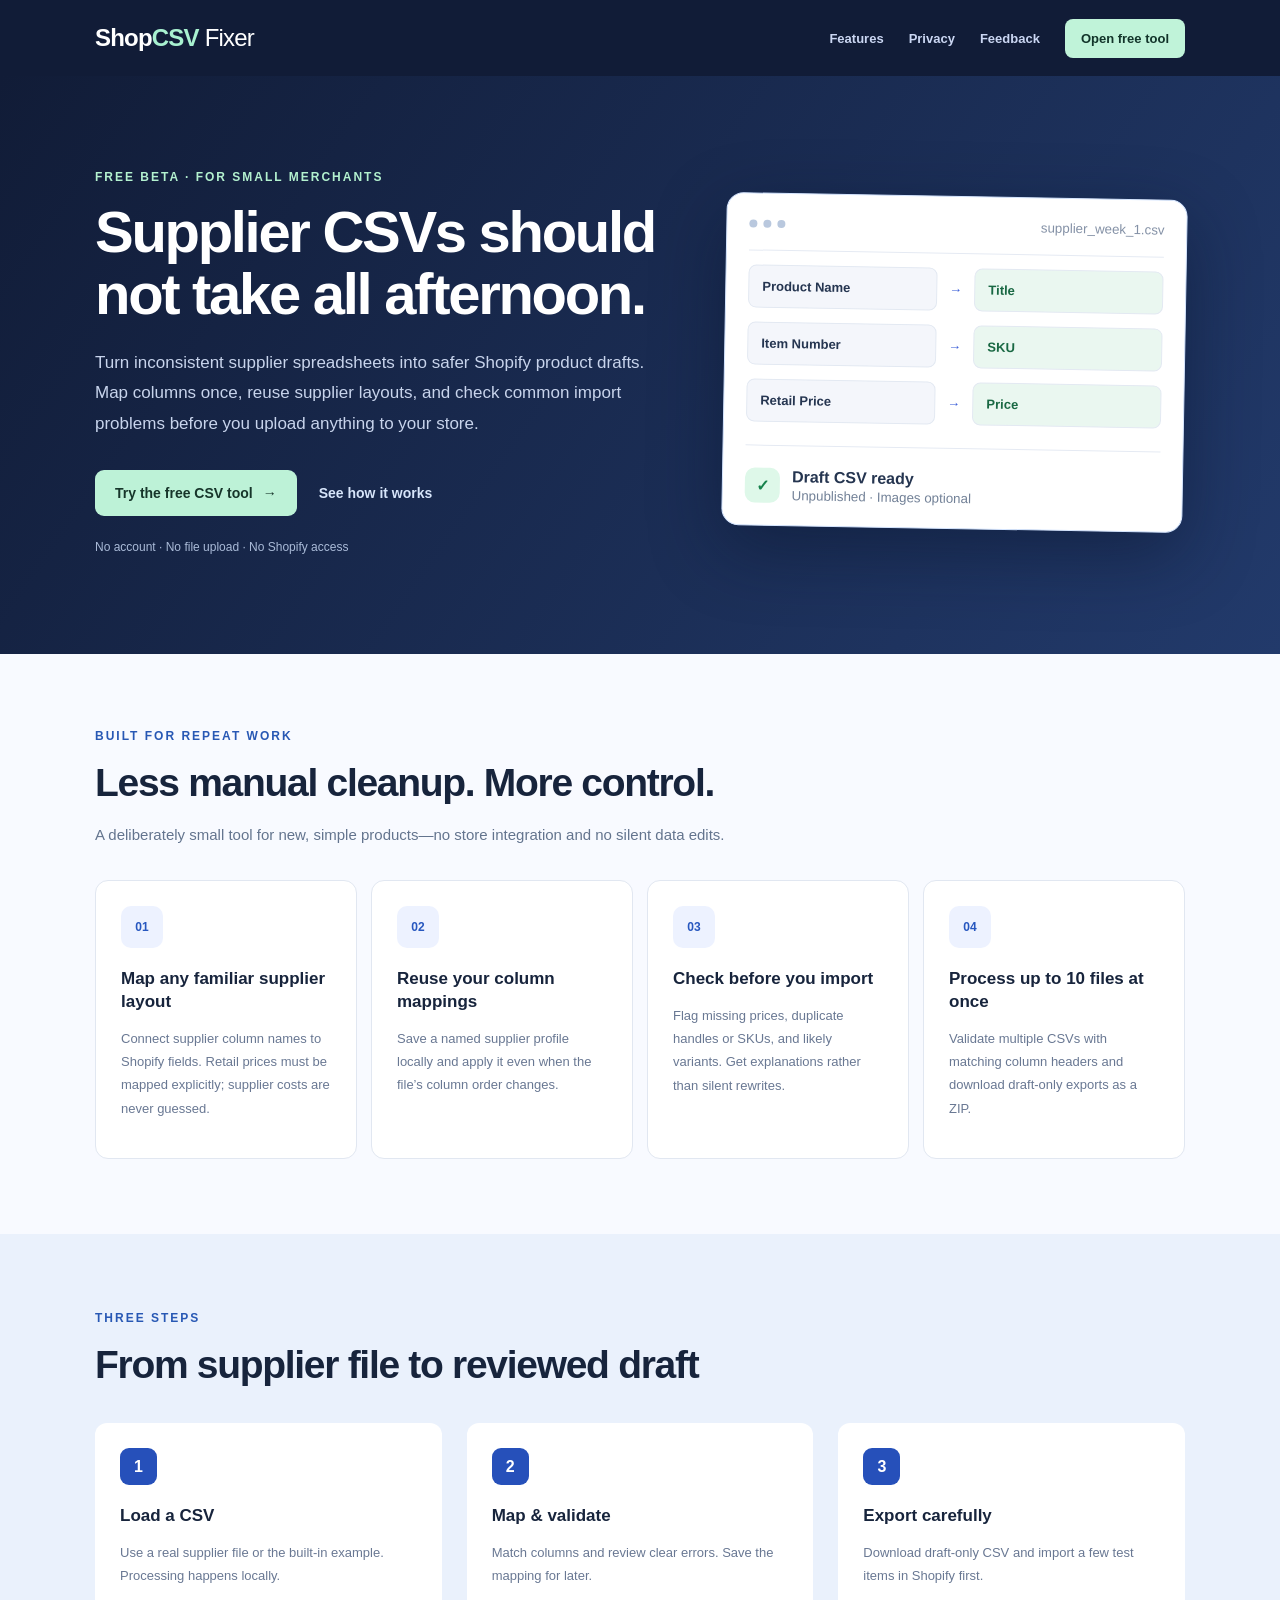
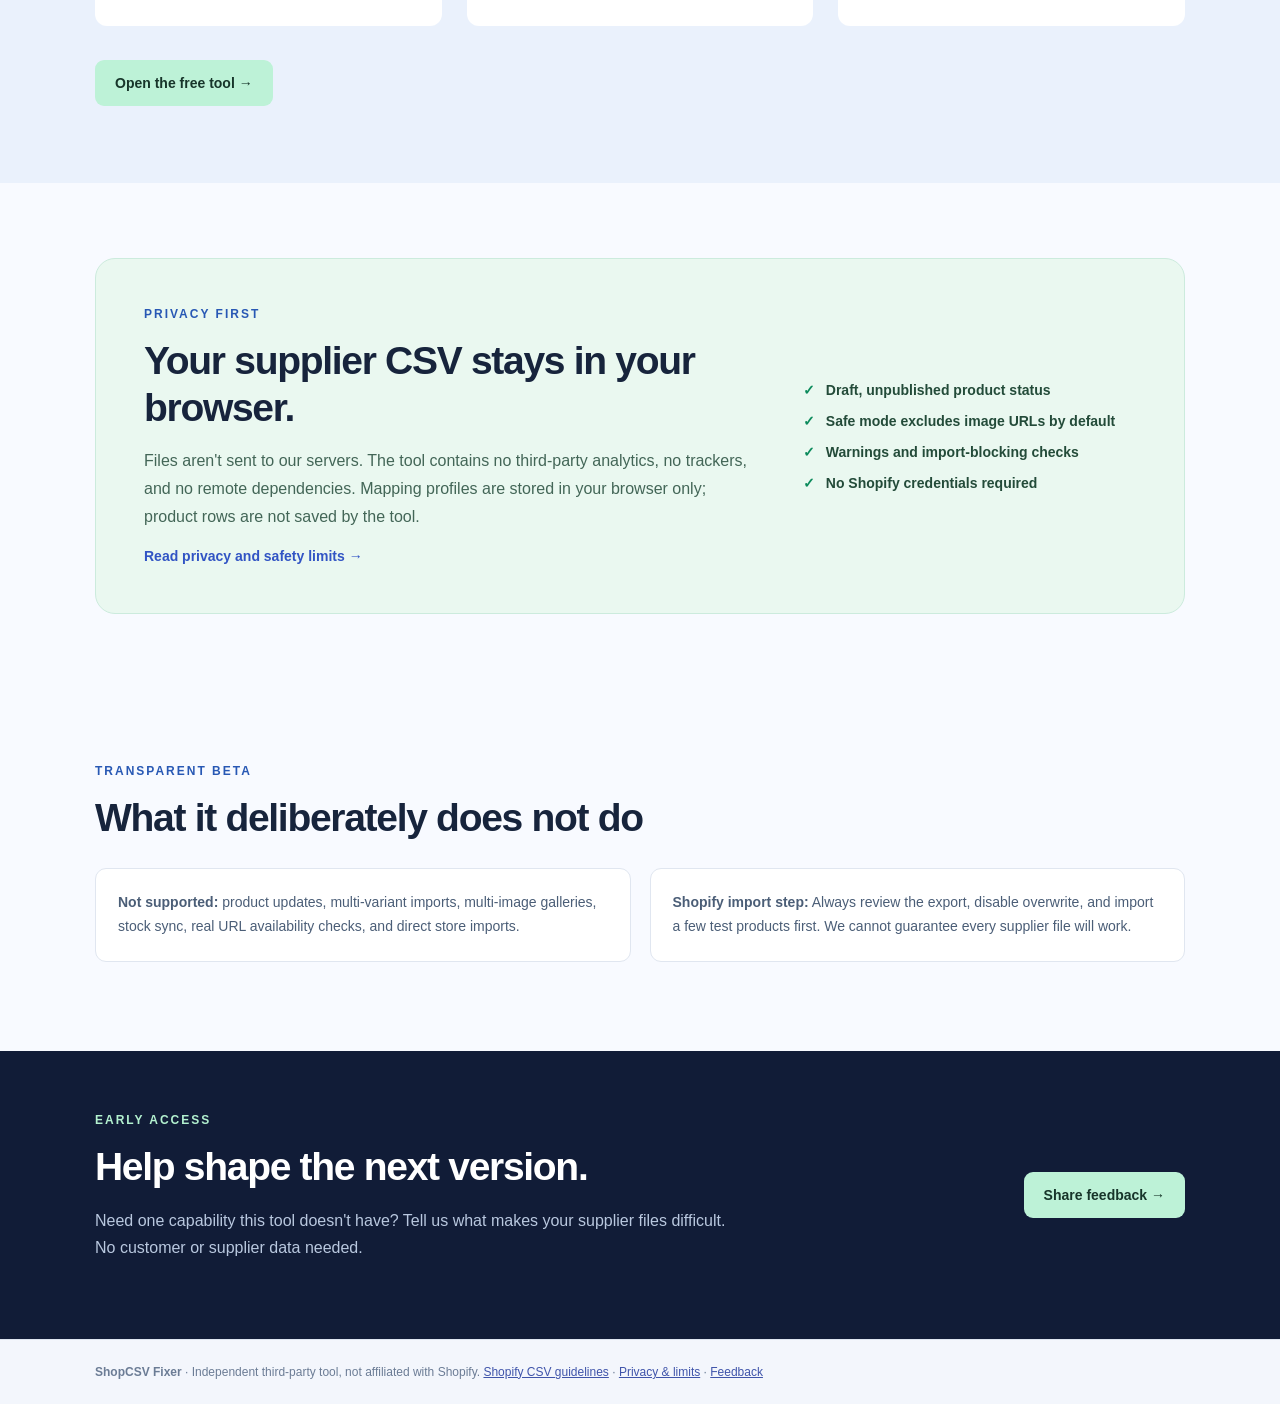
==== ShopCSV_Fixer_v0_5_Site_Deploy/index.html @ 0b094509 "Add files via upload" ====
<!doctype html><html lang="en"><head><meta charset="utf-8"><meta name="viewport" content="width=device-width,initial-scale=1"><meta name="color-scheme" content="light"><link rel="stylesheet" href="assets/site.css"><title>ShopCSV Fixer — Safer supplier CSVs for Shopify</title><meta name="description" content="Map supplier columns and create draft-only Shopify product CSV files. Free privacy-first browser tool; no file upload."></head><body><header class="site-header"><div class="navbar"><a class="brand" href="index.html" aria-label="ShopCSV Fixer home">Shop<span>CSV</span> <em>Fixer</em></a><nav aria-label="Main navigation"><a href="index.html#features">Features</a><a href="index.html#safety">Privacy</a><a href="feedback.html">Feedback</a><a class="nav-cta" href="tool.html">Open free tool</a></nav></div></header><main>
<section class="marketing-hero"><div class="wide hero-columns"><div><p class="eyebrow">FREE BETA · FOR SMALL MERCHANTS</p><h1>Supplier CSVs should not take all afternoon.</h1><p class="lead">Turn inconsistent supplier spreadsheets into safer Shopify product drafts. Map columns once, reuse supplier layouts, and check common import problems before you upload anything to your store.</p><div class="hero-actions"><a class="primary-link" href="tool.html">Try the free CSV tool <span aria-hidden="true">→</span></a><a class="text-link" href="#how">See how it works</a></div><div class="micro-trust">No account · No file upload · No Shopify access</div></div>
<div class="illustration" aria-label="Illustration of supplier column mapping to Shopify fields"><div class="illus-head"><span class="fake-dot"></span><span class="fake-dot"></span><span class="fake-dot"></span><small>supplier_week_1.csv</small></div><div class="fake-row"><span>Product Name</span><b>→</b><strong>Title</strong></div><div class="fake-row"><span>Item Number</span><b>→</b><strong>SKU</strong></div><div class="fake-row"><span>Retail Price</span><b>→</b><strong>Price</strong></div><div class="fake-status"><span>✓</span><div><b>Draft CSV ready</b><small>Unpublished · Images optional</small></div></div></div></div></section>
<section class="wide section-block" id="features"><p class="eyebrow dark">BUILT FOR REPEAT WORK</p><h2>Less manual cleanup. More control.</h2><p class="section-lead">A deliberately small tool for new, simple products—no store integration and no silent data edits.</p><div class="feature-grid"><article class="feature"><div class="feature-icon">01</div><h3>Map any familiar supplier layout</h3><p>Connect supplier column names to Shopify fields. Retail prices must be mapped explicitly; supplier costs are never guessed.</p></article><article class="feature"><div class="feature-icon">02</div><h3>Reuse your column mappings</h3><p>Save a named supplier profile locally and apply it even when the file’s column order changes.</p></article><article class="feature"><div class="feature-icon">03</div><h3>Check before you import</h3><p>Flag missing prices, duplicate handles or SKUs, and likely variants. Get explanations rather than silent rewrites.</p></article><article class="feature"><div class="feature-icon">04</div><h3>Process up to 10 files at once</h3><p>Validate multiple CSVs with matching column headers and download draft-only exports as a ZIP.</p></article></div></section>
<section class="band" id="how"><div class="wide"><p class="eyebrow dark">THREE STEPS</p><h2>From supplier file to reviewed draft</h2><div class="steps"><div><strong>1</strong><h3>Load a CSV</h3><p>Use a real supplier file or the built-in example. Processing happens locally.</p></div><div><strong>2</strong><h3>Map & validate</h3><p>Match columns and review clear errors. Save the mapping for later.</p></div><div><strong>3</strong><h3>Export carefully</h3><p>Download draft-only CSV and import a few test items in Shopify first.</p></div></div><a class="primary-link" href="tool.html">Open the free tool →</a></div></section>
<section class="wide section-block" id="safety"><div class="safety-panel"><div><p class="eyebrow dark">PRIVACY FIRST</p><h2>Your supplier CSV stays in your browser.</h2><p>Files aren't sent to our servers. The tool contains no third-party analytics, no trackers, and no remote dependencies. Mapping profiles are stored in your browser only; product rows are not saved by the tool.</p><a href="privacy.html" class="text-link">Read privacy and safety limits →</a></div><ul class="tick-list"><li>Draft, unpublished product status</li><li>Safe mode excludes image URLs by default</li><li>Warnings and import-blocking checks</li><li>No Shopify credentials required</li></ul></div></section>
<section class="wide section-block"><p class="eyebrow dark">TRANSPARENT BETA</p><h2>What it deliberately does not do</h2><div class="limitations"><p><b>Not supported:</b> product updates, multi-variant imports, multi-image galleries, stock sync, real URL availability checks, and direct store imports.</p><p><b>Shopify import step:</b> Always review the export, disable overwrite, and import a few test products first. We cannot guarantee every supplier file will work.</p></div></section>
<section class="beta-strip"><div class="wide"><div><p class="eyebrow">EARLY ACCESS</p><h2>Help shape the next version.</h2><p>Need one capability this tool doesn't have? Tell us what makes your supplier files difficult. No customer or supplier data needed.</p></div><a class="light-link" href="feedback.html">Share feedback →</a></div></section>
</main><footer class="site-footer"><div class="wide"><strong>ShopCSV Fixer</strong> · Independent third-party tool, not affiliated with Shopify. <a href="https://help.shopify.com/en/manual/products/import-export/using-csv" target="_blank" rel="noopener noreferrer">Shopify CSV guidelines</a> · <a href="privacy.html">Privacy & limits</a> · <a href="feedback.html">Feedback</a></div></footer></body></html>
---- ShopCSV_Fixer_v0_5_Site_Deploy/assets/site.css ----
:root{color-scheme:light;font-family:Inter,-apple-system,BlinkMacSystemFont,'Segoe UI',Arial,sans-serif;color:#17243c;background:#f5f7fc}*{box-sizing:border-box}body{margin:0}a{color:#354fdf}button,input,select{font:inherit}header{background:#121f3b;color:#fff;padding:22px 20px}header .row,.wrap{max-width:1100px;margin:auto}.row{display:flex;align-items:center;justify-content:space-between;gap:12px}header b{font-size:22px;letter-spacing:-.6px}header .tiny{font-size:12px;color:#b5c6e9}.mark{background:#b9f6db;color:#104a35;border-radius:10px;padding:6px 9px;font-size:11px;font-weight:800}.hero{background:linear-gradient(135deg,#142449,#25396b);color:white;padding:48px 20px 52px}.hero h1{font-size:clamp(29px,4.7vw,46px);letter-spacing:-1.5px;margin:8px 0 12px;line-height:1.09}.hero p{color:#c5d4f2;max-width:680px;line-height:1.65}.hero small{color:#a7d9bc}.wrap{padding:26px 20px 65px}.stats{display:grid;grid-template-columns:repeat(4,1fr);gap:12px}.stat,.card{border:1px solid #dce3f0;border-radius:15px;background:white;box-shadow:0 5px 24px rgba(19,30,64,.035)}.stat{padding:16px}.stat strong{font-size:25px;display:block;margin-top:8px}.stat small{color:#687995}.card{padding:25px;margin:20px 0}.card h2{margin:0 0 5px;font-size:21px;letter-spacing:-.6px}.card .hint,.muted{color:#718099;font-size:13px;line-height:1.55}.section-head{display:flex;align-items:center;gap:10px;margin-bottom:16px}.circle{display:grid;place-items:center;background:#e7edff;color:#3353d4;width:30px;height:30px;border-radius:9px;font-size:13px;font-weight:800}.upload-area{border:2px dashed #b5c7e8;background:#f6f9ff;border-radius:12px;padding:25px;text-align:center}.upload-area label{cursor:pointer;background:#304be2;border-radius:8px;padding:11px 17px;color:#fff;display:inline-block;font-size:14px;font-weight:700}.upload-area p{font-size:13px;color:#697890}.file-input{display:none}.btn{border:0;cursor:pointer;background:#304be2;color:white;padding:11px 16px;border-radius:9px;font-weight:700;font-size:13px}.btn:hover{filter:brightness(.94)}.btn.secondary{background:#e9edfa;color:#253ea1}.btn.outline{background:#fff;border:1px solid #b5c5e1;color:#3550ad}.btn:disabled{background:#d4dbe7;color:#71809b;cursor:not-allowed}.actions{display:flex;flex-wrap:wrap;gap:9px;margin-top:17px}.map-grid{display:grid;grid-template-columns:1fr 1fr;gap:10px}.map-row{display:grid;gap:6px;background:#f8faff;border:1px solid #e6ebf6;border-radius:10px;padding:11px;font-size:12px;font-weight:700;color:#304464}.map-row select{min-width:0;padding:10px 8px;border-radius:8px;background:white;border:1px solid #ccd6e9;color:#182d53;font-weight:500}.notice{max-width:1100px;margin:14px auto 0;border-radius:9px;padding:11px 14px;color:#146047;background:#e3f9ed;font-size:13px}.notice.danger{color:#982d36;background:#ffeced}.rule{padding:12px 14px;background:#fff9e7;border:1px solid #f5d686;border-radius:9px;font-size:13px;line-height:1.6;color:#715725}.issue{display:flex;gap:12px;align-items:flex-start;border-bottom:1px solid #e9edf5;padding:12px 2px;font-size:13px}.issue small{display:block;margin-top:4px;color:#70809a;line-height:1.45}.issue.ok{color:#19895d}.issue-fix{display:block;margin-top:7px;border-left:3px solid #d3dbeb;padding:6px 9px;background:#f6f8fd;color:#354b66;font-size:12px;line-height:1.5}.issue-fix b{color:#1d345a}.tag{font-size:10px;padding:4px 7px;border-radius:5px;font-weight:900}.tag.error{color:#ae2339;background:#ffe1e4}.tag.warning{color:#a26700;background:#fff2ce}.table-scroll{overflow:auto;border:1px solid #dce4f0;border-radius:11px;margin-top:15px}table{border-collapse:collapse;width:max-content;min-width:100%;font-size:12px}th{background:#eff4fc;color:#354b70}td,th{text-align:left;padding:11px 13px;border-bottom:1px solid #e8edf5;max-width:220px;overflow:hidden;text-overflow:ellipsis;white-space:nowrap}.radio-options{display:grid;grid-template-columns:1fr 1fr;gap:10px;margin-top:10px}.radio-option{display:flex;gap:12px;align-items:flex-start;cursor:pointer;border:1px solid #d5dded;border-radius:12px;padding:14px;background:#f7f9ff;line-height:1.4}.radio-option:has(input:checked){border-color:#455ce5;background:#eff2ff}.radio-option input{margin-top:3px;accent-color:#304be2}.radio-option strong{display:block;font-size:13px}.radio-option small{font-size:12px;color:#697890}.status-summary{margin-top:12px;background:#eef5ff;border-radius:9px;color:#294271;padding:11px 14px;font-size:13px}.profile-editor{display:flex;flex-wrap:wrap;align-items:center;gap:10px;margin-top:15px}.profile-editor label{font-size:12px;font-weight:700;color:#304464}.profile-editor input,.profile-editor select{border:1px solid #ccd6e9;border-radius:8px;padding:10px;max-width:280px}.batch-pick{display:inline-block;padding:10px 12px;border:1px solid #c8d4e8;border-radius:8px;color:#344aa5;cursor:pointer;font-weight:700;font-size:13px}.batch-row{border-bottom:1px solid #e5eaf4;padding:10px 4px;font-size:13px}.batch-row b{display:inline-block;min-width:190px}.photo-tip{background:#f0f9f2;padding:13px;border-radius:9px;color:#2a6345;font-size:12px;line-height:1.5}@media(max-width:700px){.radio-options{grid-template-columns:1fr}}footer{padding:25px 20px;border-top:1px solid #dae2f0;text-align:center;color:#7c89a0;font-size:12px}footer a{color:#465bbe}@media(max-width:700px){.map-grid{grid-template-columns:1fr}.stats{grid-template-columns:repeat(2,minmax(0,1fr))}.stat{padding:11px}.stat strong{font-size:19px}.card{padding:17px}.hero{padding:32px 20px}.hero h1{font-size:30px}} 

/* v0.5 public beta site */
body{background:#f8faff}.wide,.navbar{max-width:1136px;padding-left:23px;padding-right:23px;margin:0 auto}.site-header{padding:0;background:#111c37;position:sticky;top:0;z-index:10}.navbar{height:76px;display:flex;align-items:center;justify-content:space-between;gap:15px}.brand{text-decoration:none;color:#fff;font-size:24px;font-weight:800;letter-spacing:-.8px;white-space:nowrap}.brand span{color:#a8f1d0}.brand em{font-weight:400;font-style:normal}.site-header nav{display:flex;gap:25px;align-items:center}.site-header nav a{font-size:13px;color:#cbd7f3;text-decoration:none;font-weight:650}.site-header nav a:hover{color:#fff}.site-header nav .nav-cta{background:#c0f3d9;border-radius:8px;padding:12px 16px;color:#12342a}.marketing-hero{background:linear-gradient(125deg,#111c37,#223a6b);color:#fff}.hero-columns{padding-top:94px;padding-bottom:100px;display:grid;grid-template-columns:minmax(0,1.1fr) minmax(320px,.9fr);gap:65px;align-items:center}.eyebrow{font-size:12px;letter-spacing:2px;font-weight:800;color:#b3f1cf;margin:0 0 17px}.eyebrow.dark{color:#2858b4}.marketing-hero h1{font-size:clamp(36px,4.6vw,58px);line-height:1.075;letter-spacing:-2.3px;margin:0 0 22px;max-width:670px}.lead{line-height:1.8;font-size:17px;color:#c8d4ec;max-width:630px}.hero-actions{display:flex;gap:22px;align-items:center;flex-wrap:wrap;margin:31px 0 24px}.primary-link,.light-link{display:inline-flex;align-items:center;gap:10px;border-radius:9px;padding:15px 20px;background:#bdf2d7;color:#17352a;text-decoration:none;font-size:14px;font-weight:800}.primary-link:hover,.light-link:hover{filter:brightness(.94)}.text-link{color:#3154c4;text-decoration:none;font-weight:750;font-size:14px}.marketing-hero .text-link{color:#d7e5fa}.micro-trust{font-size:12px;color:#aabbd8}.illustration{background:white;color:#253550;border-radius:17px;border:1px solid #d5e5fe;box-shadow:0 23px 70px #08132c75;padding:22px;transform:rotate(1deg)}.illus-head{display:flex;gap:6px;align-items:center;padding-bottom:19px;border-bottom:1px solid #e5eaf3}.fake-dot{width:8px;height:8px;background:#b9c8de;border-radius:50%}.illus-head small{margin-left:auto;color:#8491a6}.fake-row{display:grid;grid-template-columns:1fr auto 1fr;align-items:center;gap:12px;margin:14px 0;font-size:13px}.fake-row span,.fake-row strong{padding:13px;background:#f4f6fb;border:1px solid #e3e9f2;border-radius:8px;font-weight:650}.fake-row strong{background:#eaf7f0;color:#196843}.fake-row b{color:#3a5dd8}.fake-status{display:flex;align-items:center;gap:12px;border-top:1px solid #e5eaf3;margin-top:23px;padding-top:22px}.fake-status>span{width:35px;height:35px;border-radius:10px;background:#def8e9;color:#16824c;display:grid;place-items:center;font-weight:900}.fake-status b,.fake-status small{display:block}.fake-status small{color:#728197;margin-top:2px}.section-block{padding-top:75px;padding-bottom:75px}.section-block h2,.band h2,.beta-strip h2{font-size:clamp(29px,3.2vw,39px);letter-spacing:-1.3px;line-height:1.2;margin:0 0 12px}.section-lead{font-size:15px;color:#63748e;max-width:680px;line-height:1.7}.feature-grid{display:grid;grid-template-columns:repeat(4,minmax(0,1fr));gap:14px;margin-top:32px}.feature{background:white;border:1px solid #e1e7f1;padding:25px;border-radius:13px;min-height:235px}.feature-icon{font-size:12px;font-weight:900;color:#2757bf;background:#edf2ff;display:grid;place-items:center;width:42px;height:42px;border-radius:10px}.feature h3,.steps h3{font-size:17px;line-height:1.35;margin:20px 0 10px}.feature p,.steps p{font-size:13px;line-height:1.8;color:#697893}.band{background:#eaf1fc;padding:77px 0}.steps{display:grid;grid-template-columns:repeat(3,1fr);gap:25px;margin:34px 0}.steps>div{background:white;padding:25px;border-radius:12px}.steps strong{display:grid;place-items:center;width:37px;height:37px;background:#2650ba;color:white;border-radius:9px}.safety-panel{display:grid;grid-template-columns:1.3fr .7fr;gap:40px;align-items:center;background:#eaf8f0;border:1px solid #ccebdd;border-radius:20px;padding:48px}.safety-panel p:not(.eyebrow){line-height:1.75;color:#436657}.tick-list{list-style:none;margin:0;padding:0}.tick-list li{margin:15px 0;font-size:14px;color:#234b39;font-weight:650}.tick-list li:before{content:'✓';margin-right:11px;color:#0c8b5c}.limitations{display:grid;grid-template-columns:1fr 1fr;gap:19px}.limitations p{background:white;border:1px solid #e0e6f0;padding:22px;border-radius:11px;line-height:1.7;color:#4b5e77;font-size:14px}.beta-strip{background:#111c37;color:white;padding:62px 0}.beta-strip .wide{display:flex;align-items:center;justify-content:space-between;gap:30px}.beta-strip p:not(.eyebrow){color:#b9c8df;line-height:1.7;max-width:650px}.site-footer{background:#f3f6fc;border-top:1px solid #dee5f0;text-align:left;padding:25px 0;font-size:12px;color:#6b7c95}.site-footer a{color:#3f54aa}.tool-banner{background:linear-gradient(120deg,#111e3c,#243d72);color:white;padding:38px 0}.tool-banner h1{font-size:clamp(28px,3vw,38px);margin:0 0 9px;letter-spacing:-1px}.tool-banner p:not(.eyebrow){color:#c5d5f0;font-size:14px}.tool-banner .eyebrow{font-size:10px}.site-header~.tool-banner+.notice{margin-top:10px}.mt6{margin-top:6px!important}.mt10{margin-top:10px!important}.mt12{margin-top:12px!important}.mt20{margin-top:20px!important}.font14{font-size:14px!important}.preview-head{font-size:15px;margin-top:25px}.doc-page{max-width:790px;margin:60px auto 90px;padding:0 25px}.doc-page h1{font-size:37px;letter-spacing:-1.2px}.doc-page h2{font-size:21px;margin:34px 0 8px}.doc-page p,.doc-page li{line-height:1.8;color:#465970}.feedback-card{padding:25px;background:white;border-radius:15px;border:1px solid #dbe4f2;margin-top:25px}.feedback-card label{font-size:13px;font-weight:750;display:block;margin-bottom:7px}.feedback-card select,.feedback-card textarea{width:100%;border:1px solid #b7c7de;border-radius:8px;padding:12px;font:inherit;background:white;color:#24324a;margin-bottom:19px}.feedback-card textarea{min-height:135px;resize:vertical}.small-note{font-size:12px;color:#718198}.feedback-card button{margin-right:8px}.beta-flag{border-left:4px solid #367dd2;background:#edf5ff;padding:15px 20px;border-radius:5px;font-size:13px;color:#355574}.tool-banner+.notice{max-width:1100px}.tool-banner~.wrap{padding-top:20px}.site-header nav a:focus-visible,.primary-link:focus-visible,button:focus-visible,select:focus-visible,textarea:focus-visible,input:focus-visible{outline:3px solid #4c92d9;outline-offset:3px}
@media(max-width:850px){.hero-columns{grid-template-columns:1fr;gap:35px;padding-top:65px;padding-bottom:65px}.illustration{max-width:560px}.feature-grid{grid-template-columns:repeat(2,1fr)}.safety-panel{grid-template-columns:1fr}.site-header nav{gap:13px}}
@media(max-width:590px){.navbar{height:65px}.site-header nav a:not(.nav-cta){display:none}.feature-grid{grid-template-columns:1fr}.steps,.limitations{grid-template-columns:1fr}.beta-strip .wide{display:block}.hero-actions{gap:15px}.marketing-hero h1{letter-spacing:-1.3px}.illustration{padding:12px}.fake-row{gap:6px;font-size:11px}.fake-row span,.fake-row strong{padding:9px}.safety-panel{padding:25px}.section-block{padding-top:55px;padding-bottom:55px}}
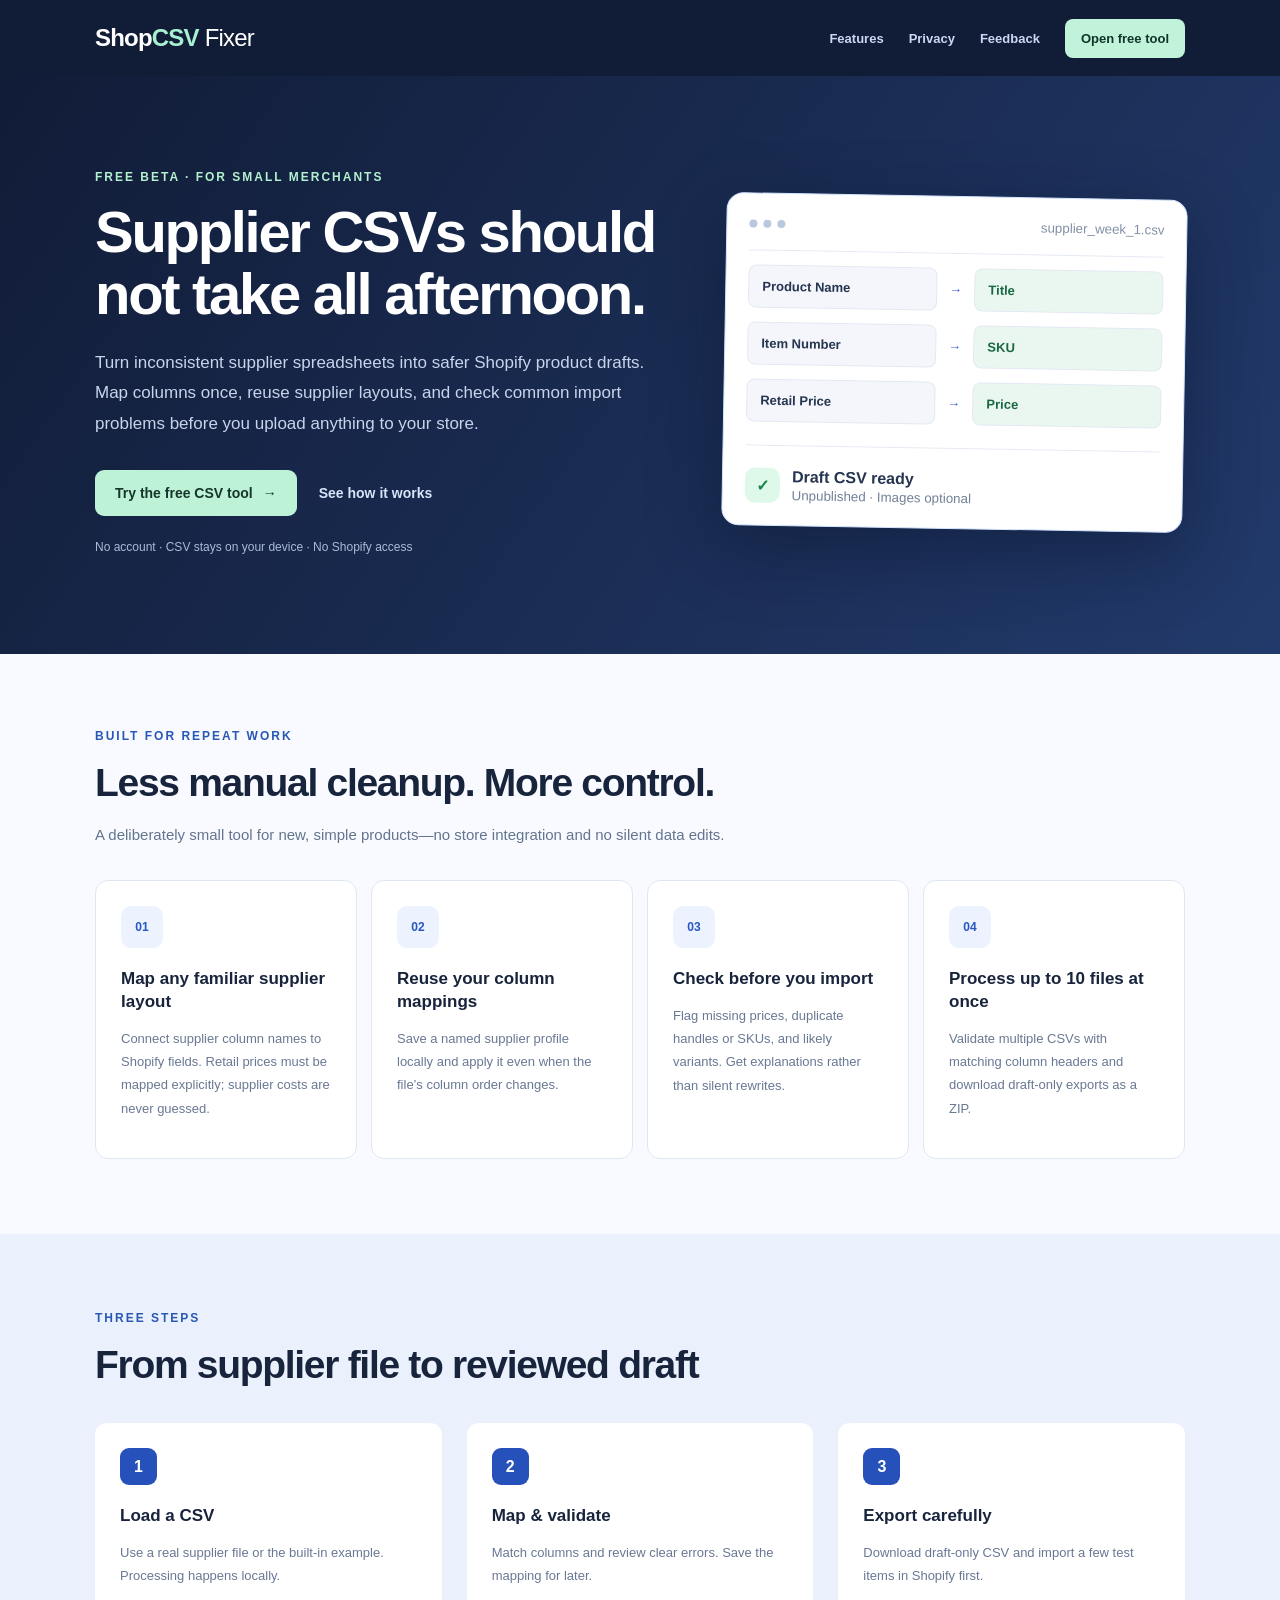
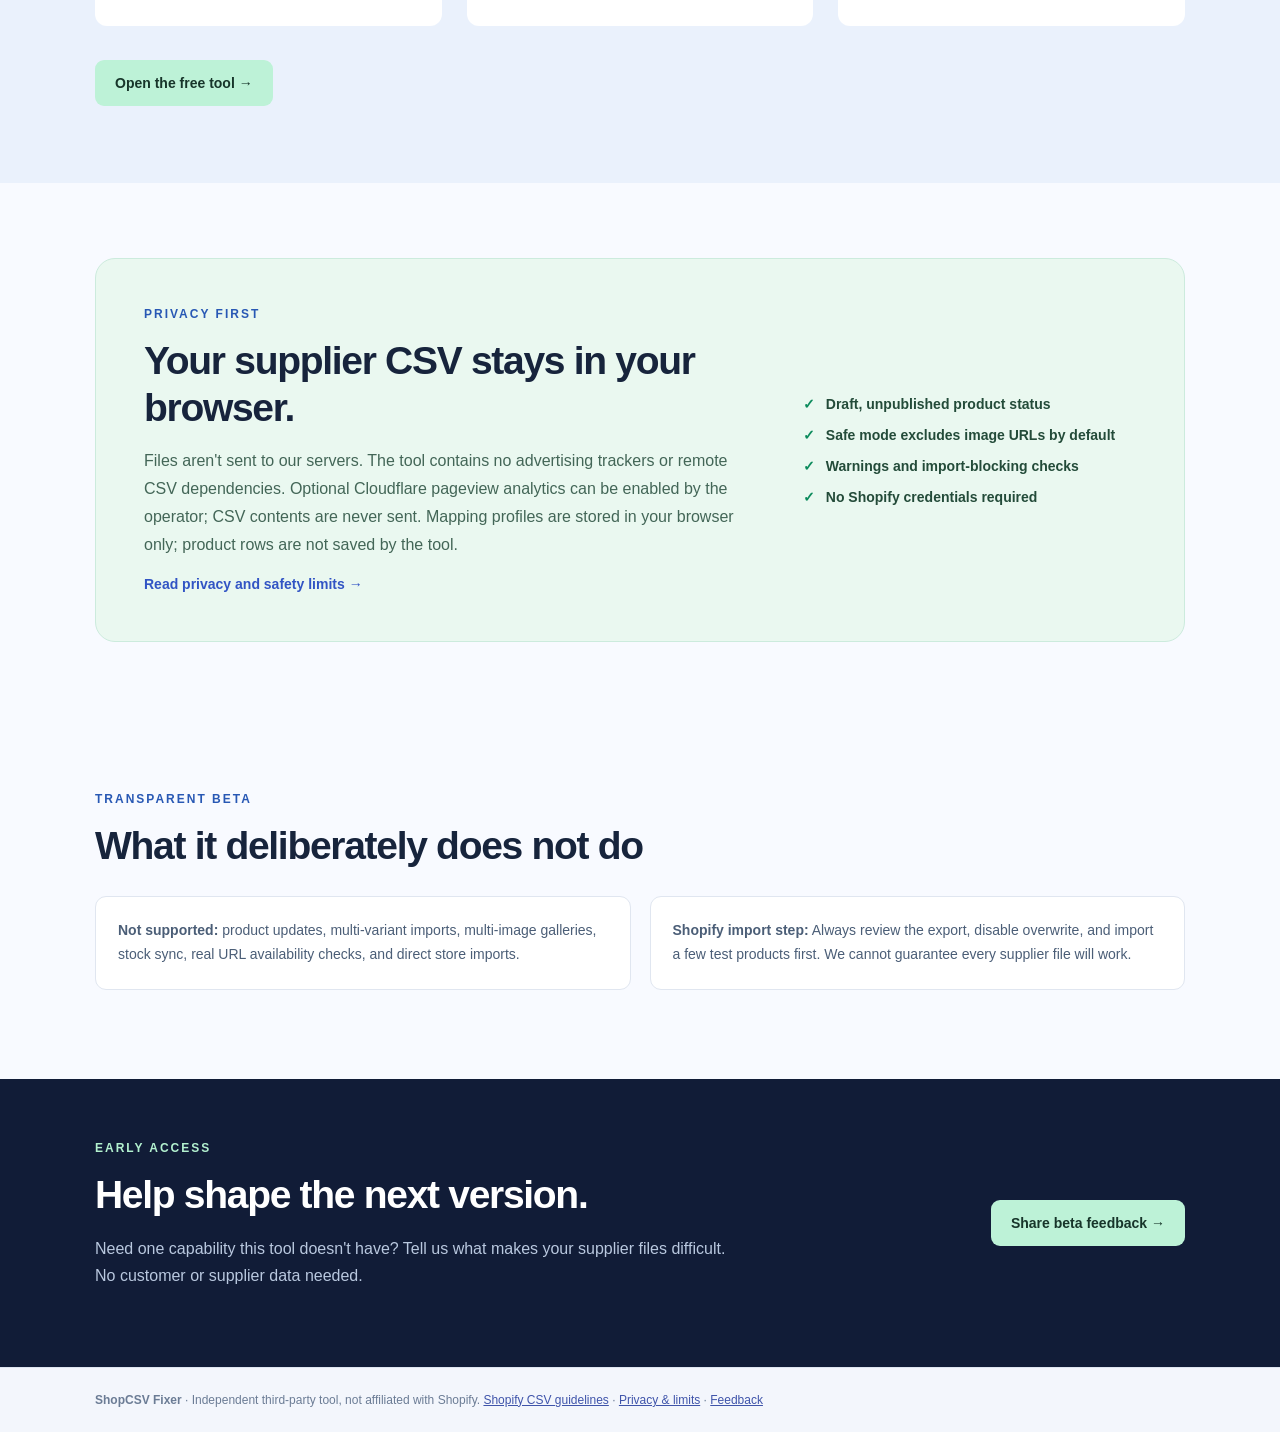
==== commit 4cb63b0d: "폴더 중첩 삭제" ====
--- a/ShopCSV_Fixer_v0_5_Site_Deploy/index.html
+++ b/ShopCSV_Fixer_v0_5_Site_Deploy/index.html
@@ -1,9 +1,9 @@
 <!doctype html><html lang="en"><head><meta charset="utf-8"><meta name="viewport" content="width=device-width,initial-scale=1"><meta name="color-scheme" content="light"><link rel="stylesheet" href="assets/site.css"><title>ShopCSV Fixer — Safer supplier CSVs for Shopify</title><meta name="description" content="Map supplier columns and create draft-only Shopify product CSV files. Free privacy-first browser tool; no file upload."></head><body><header class="site-header"><div class="navbar"><a class="brand" href="index.html" aria-label="ShopCSV Fixer home">Shop<span>CSV</span> <em>Fixer</em></a><nav aria-label="Main navigation"><a href="index.html#features">Features</a><a href="index.html#safety">Privacy</a><a href="feedback.html">Feedback</a><a class="nav-cta" href="tool.html">Open free tool</a></nav></div></header><main>
-<section class="marketing-hero"><div class="wide hero-columns"><div><p class="eyebrow">FREE BETA · FOR SMALL MERCHANTS</p><h1>Supplier CSVs should not take all afternoon.</h1><p class="lead">Turn inconsistent supplier spreadsheets into safer Shopify product drafts. Map columns once, reuse supplier layouts, and check common import problems before you upload anything to your store.</p><div class="hero-actions"><a class="primary-link" href="tool.html">Try the free CSV tool <span aria-hidden="true">→</span></a><a class="text-link" href="#how">See how it works</a></div><div class="micro-trust">No account · No file upload · No Shopify access</div></div>
+<section class="marketing-hero"><div class="wide hero-columns"><div><p class="eyebrow">FREE BETA · FOR SMALL MERCHANTS</p><h1>Supplier CSVs should not take all afternoon.</h1><p class="lead">Turn inconsistent supplier spreadsheets into safer Shopify product drafts. Map columns once, reuse supplier layouts, and check common import problems before you upload anything to your store.</p><div class="hero-actions"><a class="primary-link" href="tool.html">Try the free CSV tool <span aria-hidden="true">→</span></a><a class="text-link" href="#how">See how it works</a></div><div class="micro-trust">No account · CSV stays on your device · No Shopify access</div></div>
 <div class="illustration" aria-label="Illustration of supplier column mapping to Shopify fields"><div class="illus-head"><span class="fake-dot"></span><span class="fake-dot"></span><span class="fake-dot"></span><small>supplier_week_1.csv</small></div><div class="fake-row"><span>Product Name</span><b>→</b><strong>Title</strong></div><div class="fake-row"><span>Item Number</span><b>→</b><strong>SKU</strong></div><div class="fake-row"><span>Retail Price</span><b>→</b><strong>Price</strong></div><div class="fake-status"><span>✓</span><div><b>Draft CSV ready</b><small>Unpublished · Images optional</small></div></div></div></div></section>
 <section class="wide section-block" id="features"><p class="eyebrow dark">BUILT FOR REPEAT WORK</p><h2>Less manual cleanup. More control.</h2><p class="section-lead">A deliberately small tool for new, simple products—no store integration and no silent data edits.</p><div class="feature-grid"><article class="feature"><div class="feature-icon">01</div><h3>Map any familiar supplier layout</h3><p>Connect supplier column names to Shopify fields. Retail prices must be mapped explicitly; supplier costs are never guessed.</p></article><article class="feature"><div class="feature-icon">02</div><h3>Reuse your column mappings</h3><p>Save a named supplier profile locally and apply it even when the file’s column order changes.</p></article><article class="feature"><div class="feature-icon">03</div><h3>Check before you import</h3><p>Flag missing prices, duplicate handles or SKUs, and likely variants. Get explanations rather than silent rewrites.</p></article><article class="feature"><div class="feature-icon">04</div><h3>Process up to 10 files at once</h3><p>Validate multiple CSVs with matching column headers and download draft-only exports as a ZIP.</p></article></div></section>
 <section class="band" id="how"><div class="wide"><p class="eyebrow dark">THREE STEPS</p><h2>From supplier file to reviewed draft</h2><div class="steps"><div><strong>1</strong><h3>Load a CSV</h3><p>Use a real supplier file or the built-in example. Processing happens locally.</p></div><div><strong>2</strong><h3>Map & validate</h3><p>Match columns and review clear errors. Save the mapping for later.</p></div><div><strong>3</strong><h3>Export carefully</h3><p>Download draft-only CSV and import a few test items in Shopify first.</p></div></div><a class="primary-link" href="tool.html">Open the free tool →</a></div></section>
-<section class="wide section-block" id="safety"><div class="safety-panel"><div><p class="eyebrow dark">PRIVACY FIRST</p><h2>Your supplier CSV stays in your browser.</h2><p>Files aren't sent to our servers. The tool contains no third-party analytics, no trackers, and no remote dependencies. Mapping profiles are stored in your browser only; product rows are not saved by the tool.</p><a href="privacy.html" class="text-link">Read privacy and safety limits →</a></div><ul class="tick-list"><li>Draft, unpublished product status</li><li>Safe mode excludes image URLs by default</li><li>Warnings and import-blocking checks</li><li>No Shopify credentials required</li></ul></div></section>
+<section class="wide section-block" id="safety"><div class="safety-panel"><div><p class="eyebrow dark">PRIVACY FIRST</p><h2>Your supplier CSV stays in your browser.</h2><p>Files aren't sent to our servers. The tool contains no advertising trackers or remote CSV dependencies. Optional Cloudflare pageview analytics can be enabled by the operator; CSV contents are never sent. Mapping profiles are stored in your browser only; product rows are not saved by the tool.</p><a href="privacy.html" class="text-link">Read privacy and safety limits →</a></div><ul class="tick-list"><li>Draft, unpublished product status</li><li>Safe mode excludes image URLs by default</li><li>Warnings and import-blocking checks</li><li>No Shopify credentials required</li></ul></div></section>
 <section class="wide section-block"><p class="eyebrow dark">TRANSPARENT BETA</p><h2>What it deliberately does not do</h2><div class="limitations"><p><b>Not supported:</b> product updates, multi-variant imports, multi-image galleries, stock sync, real URL availability checks, and direct store imports.</p><p><b>Shopify import step:</b> Always review the export, disable overwrite, and import a few test products first. We cannot guarantee every supplier file will work.</p></div></section>
-<section class="beta-strip"><div class="wide"><div><p class="eyebrow">EARLY ACCESS</p><h2>Help shape the next version.</h2><p>Need one capability this tool doesn't have? Tell us what makes your supplier files difficult. No customer or supplier data needed.</p></div><a class="light-link" href="feedback.html">Share feedback →</a></div></section>
+<section class="beta-strip"><div class="wide"><div><p class="eyebrow">EARLY ACCESS</p><h2>Help shape the next version.</h2><p>Need one capability this tool doesn't have? Tell us what makes your supplier files difficult. No customer or supplier data needed.</p></div><a class="light-link" href="feedback.html">Share beta feedback →</a></div></section>
 </main><footer class="site-footer"><div class="wide"><strong>ShopCSV Fixer</strong> · Independent third-party tool, not affiliated with Shopify. <a href="https://help.shopify.com/en/manual/products/import-export/using-csv" target="_blank" rel="noopener noreferrer">Shopify CSV guidelines</a> · <a href="privacy.html">Privacy & limits</a> · <a href="feedback.html">Feedback</a></div></footer></body></html>
--- a/ShopCSV_Fixer_v0_5_Site_Deploy/assets/site.css
+++ b/ShopCSV_Fixer_v0_5_Site_Deploy/assets/site.css
@@ -5,3 +5,8 @@
 body{background:#f8faff}.wide,.navbar{max-width:1136px;padding-left:23px;padding-right:23px;margin:0 auto}.site-header{padding:0;background:#111c37;position:sticky;top:0;z-index:10}.navbar{height:76px;display:flex;align-items:center;justify-content:space-between;gap:15px}.brand{text-decoration:none;color:#fff;font-size:24px;font-weight:800;letter-spacing:-.8px;white-space:nowrap}.brand span{color:#a8f1d0}.brand em{font-weight:400;font-style:normal}.site-header nav{display:flex;gap:25px;align-items:center}.site-header nav a{font-size:13px;color:#cbd7f3;text-decoration:none;font-weight:650}.site-header nav a:hover{color:#fff}.site-header nav .nav-cta{background:#c0f3d9;border-radius:8px;padding:12px 16px;color:#12342a}.marketing-hero{background:linear-gradient(125deg,#111c37,#223a6b);color:#fff}.hero-columns{padding-top:94px;padding-bottom:100px;display:grid;grid-template-columns:minmax(0,1.1fr) minmax(320px,.9fr);gap:65px;align-items:center}.eyebrow{font-size:12px;letter-spacing:2px;font-weight:800;color:#b3f1cf;margin:0 0 17px}.eyebrow.dark{color:#2858b4}.marketing-hero h1{font-size:clamp(36px,4.6vw,58px);line-height:1.075;letter-spacing:-2.3px;margin:0 0 22px;max-width:670px}.lead{line-height:1.8;font-size:17px;color:#c8d4ec;max-width:630px}.hero-actions{display:flex;gap:22px;align-items:center;flex-wrap:wrap;margin:31px 0 24px}.primary-link,.light-link{display:inline-flex;align-items:center;gap:10px;border-radius:9px;padding:15px 20px;background:#bdf2d7;color:#17352a;text-decoration:none;font-size:14px;font-weight:800}.primary-link:hover,.light-link:hover{filter:brightness(.94)}.text-link{color:#3154c4;text-decoration:none;font-weight:750;font-size:14px}.marketing-hero .text-link{color:#d7e5fa}.micro-trust{font-size:12px;color:#aabbd8}.illustration{background:white;color:#253550;border-radius:17px;border:1px solid #d5e5fe;box-shadow:0 23px 70px #08132c75;padding:22px;transform:rotate(1deg)}.illus-head{display:flex;gap:6px;align-items:center;padding-bottom:19px;border-bottom:1px solid #e5eaf3}.fake-dot{width:8px;height:8px;background:#b9c8de;border-radius:50%}.illus-head small{margin-left:auto;color:#8491a6}.fake-row{display:grid;grid-template-columns:1fr auto 1fr;align-items:center;gap:12px;margin:14px 0;font-size:13px}.fake-row span,.fake-row strong{padding:13px;background:#f4f6fb;border:1px solid #e3e9f2;border-radius:8px;font-weight:650}.fake-row strong{background:#eaf7f0;color:#196843}.fake-row b{color:#3a5dd8}.fake-status{display:flex;align-items:center;gap:12px;border-top:1px solid #e5eaf3;margin-top:23px;padding-top:22px}.fake-status>span{width:35px;height:35px;border-radius:10px;background:#def8e9;color:#16824c;display:grid;place-items:center;font-weight:900}.fake-status b,.fake-status small{display:block}.fake-status small{color:#728197;margin-top:2px}.section-block{padding-top:75px;padding-bottom:75px}.section-block h2,.band h2,.beta-strip h2{font-size:clamp(29px,3.2vw,39px);letter-spacing:-1.3px;line-height:1.2;margin:0 0 12px}.section-lead{font-size:15px;color:#63748e;max-width:680px;line-height:1.7}.feature-grid{display:grid;grid-template-columns:repeat(4,minmax(0,1fr));gap:14px;margin-top:32px}.feature{background:white;border:1px solid #e1e7f1;padding:25px;border-radius:13px;min-height:235px}.feature-icon{font-size:12px;font-weight:900;color:#2757bf;background:#edf2ff;display:grid;place-items:center;width:42px;height:42px;border-radius:10px}.feature h3,.steps h3{font-size:17px;line-height:1.35;margin:20px 0 10px}.feature p,.steps p{font-size:13px;line-height:1.8;color:#697893}.band{background:#eaf1fc;padding:77px 0}.steps{display:grid;grid-template-columns:repeat(3,1fr);gap:25px;margin:34px 0}.steps>div{background:white;padding:25px;border-radius:12px}.steps strong{display:grid;place-items:center;width:37px;height:37px;background:#2650ba;color:white;border-radius:9px}.safety-panel{display:grid;grid-template-columns:1.3fr .7fr;gap:40px;align-items:center;background:#eaf8f0;border:1px solid #ccebdd;border-radius:20px;padding:48px}.safety-panel p:not(.eyebrow){line-height:1.75;color:#436657}.tick-list{list-style:none;margin:0;padding:0}.tick-list li{margin:15px 0;font-size:14px;color:#234b39;font-weight:650}.tick-list li:before{content:'✓';margin-right:11px;color:#0c8b5c}.limitations{display:grid;grid-template-columns:1fr 1fr;gap:19px}.limitations p{background:white;border:1px solid #e0e6f0;padding:22px;border-radius:11px;line-height:1.7;color:#4b5e77;font-size:14px}.beta-strip{background:#111c37;color:white;padding:62px 0}.beta-strip .wide{display:flex;align-items:center;justify-content:space-between;gap:30px}.beta-strip p:not(.eyebrow){color:#b9c8df;line-height:1.7;max-width:650px}.site-footer{background:#f3f6fc;border-top:1px solid #dee5f0;text-align:left;padding:25px 0;font-size:12px;color:#6b7c95}.site-footer a{color:#3f54aa}.tool-banner{background:linear-gradient(120deg,#111e3c,#243d72);color:white;padding:38px 0}.tool-banner h1{font-size:clamp(28px,3vw,38px);margin:0 0 9px;letter-spacing:-1px}.tool-banner p:not(.eyebrow){color:#c5d5f0;font-size:14px}.tool-banner .eyebrow{font-size:10px}.site-header~.tool-banner+.notice{margin-top:10px}.mt6{margin-top:6px!important}.mt10{margin-top:10px!important}.mt12{margin-top:12px!important}.mt20{margin-top:20px!important}.font14{font-size:14px!important}.preview-head{font-size:15px;margin-top:25px}.doc-page{max-width:790px;margin:60px auto 90px;padding:0 25px}.doc-page h1{font-size:37px;letter-spacing:-1.2px}.doc-page h2{font-size:21px;margin:34px 0 8px}.doc-page p,.doc-page li{line-height:1.8;color:#465970}.feedback-card{padding:25px;background:white;border-radius:15px;border:1px solid #dbe4f2;margin-top:25px}.feedback-card label{font-size:13px;font-weight:750;display:block;margin-bottom:7px}.feedback-card select,.feedback-card textarea{width:100%;border:1px solid #b7c7de;border-radius:8px;padding:12px;font:inherit;background:white;color:#24324a;margin-bottom:19px}.feedback-card textarea{min-height:135px;resize:vertical}.small-note{font-size:12px;color:#718198}.feedback-card button{margin-right:8px}.beta-flag{border-left:4px solid #367dd2;background:#edf5ff;padding:15px 20px;border-radius:5px;font-size:13px;color:#355574}.tool-banner+.notice{max-width:1100px}.tool-banner~.wrap{padding-top:20px}.site-header nav a:focus-visible,.primary-link:focus-visible,button:focus-visible,select:focus-visible,textarea:focus-visible,input:focus-visible{outline:3px solid #4c92d9;outline-offset:3px}
 @media(max-width:850px){.hero-columns{grid-template-columns:1fr;gap:35px;padding-top:65px;padding-bottom:65px}.illustration{max-width:560px}.feature-grid{grid-template-columns:repeat(2,1fr)}.safety-panel{grid-template-columns:1fr}.site-header nav{gap:13px}}
 @media(max-width:590px){.navbar{height:65px}.site-header nav a:not(.nav-cta){display:none}.feature-grid{grid-template-columns:1fr}.steps,.limitations{grid-template-columns:1fr}.beta-strip .wide{display:block}.hero-actions{gap:15px}.marketing-hero h1{letter-spacing:-1.3px}.illustration{padding:12px}.fake-row{gap:6px;font-size:11px}.fake-row span,.fake-row strong{padding:9px}.safety-panel{padding:25px}.section-block{padding-top:55px;padding-bottom:55px}}
+
+/* v0.5.1 feedback integration, no remote embeds */
+.hosted-feedback{border:1px solid #a9d7bf;background:#effbf5;border-radius:14px;padding:24px;margin:22px 0}
+.hosted-feedback h2{margin:0 0 8px}.hosted-feedback p{margin:8px 0 18px}.hosted-feedback a:not(.primary-link){color:#226b50}
+.beta-invite{text-align:center;max-width:760px;margin:32px auto 0}.beta-invite p{color:#64748b;font-size:14px;margin-bottom:22px}.beta-invite .btn{display:inline-block;text-decoration:none}
